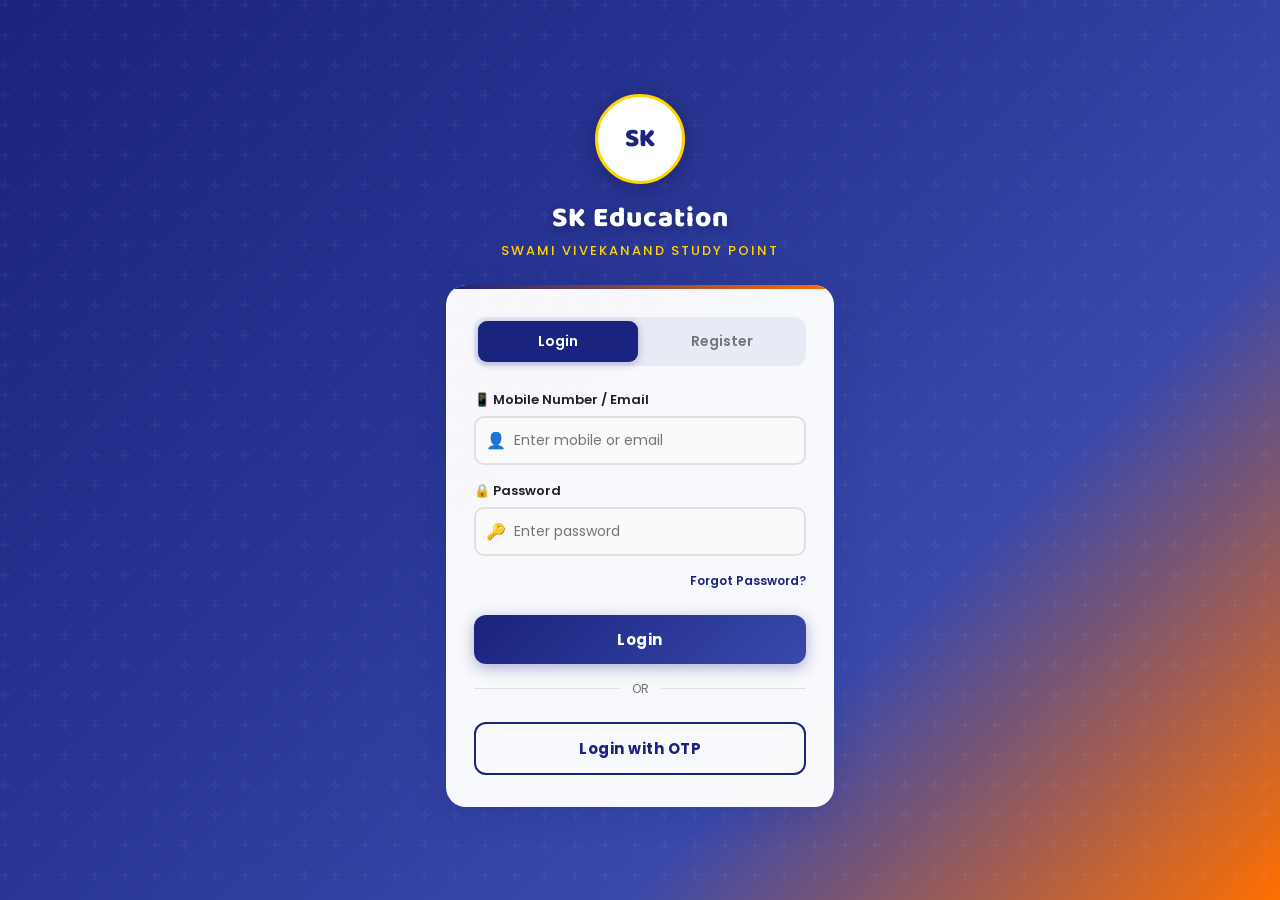
==== index.html @ ee2c4077 "Add files via upload" ====
<!DOCTYPE html>
<html lang="hi">
<head>
<meta charset="UTF-8">
<meta name="viewport" content="width=device-width, initial-scale=1.0">
<title>SK Education - Login</title>
<link href="https://fonts.googleapis.com/css2?family=Baloo+2:wght@400;600;700;800&family=Poppins:wght@300;400;500;600&display=swap" rel="stylesheet">
<style>
  :root {
    --primary: #1a237e;
    --accent: #ff6f00;
    --gold: #ffd600;
    --light: #e8eaf6;
    --white: #ffffff;
    --text: #212121;
    --muted: #757575;
    --danger: #d32f2f;
    --success: #388e3c;
    --card-bg: rgba(255,255,255,0.97);
    --shadow: 0 8px 32px rgba(26,35,126,0.18);
  }
  * { margin:0; padding:0; box-sizing:border-box; }
  body {
    font-family: 'Poppins', sans-serif;
    min-height: 100vh;
    background: linear-gradient(135deg, #1a237e 0%, #283593 40%, #3949ab 70%, #ff6f00 100%);
    display: flex; align-items: center; justify-content: center;
    overflow-x: hidden;
    position: relative;
  }
  body::before {
    content: '';
    position: fixed; inset: 0;
    background: url("data:image/svg+xml,%3Csvg width='60' height='60' viewBox='0 0 60 60' xmlns='http://www.w3.org/2000/svg'%3E%3Cg fill='none' fill-rule='evenodd'%3E%3Cg fill='%23ffffff' fill-opacity='0.04'%3E%3Cpath d='M36 34v-4h-2v4h-4v2h4v4h2v-4h4v-2h-4zm0-30V0h-2v4h-4v2h4v4h2V6h4V4h-4zM6 34v-4H4v4H0v2h4v4h2v-4h4v-2H6zM6 4V0H4v4H0v2h4v4h2V6h4V4H6z'/%3E%3C/g%3E%3C/g%3E%3C/svg%3E");
    pointer-events: none;
  }
  .container {
    width: 100%; max-width: 420px; padding: 16px;
    position: relative; z-index: 1;
  }
  .logo-area {
    text-align: center; margin-bottom: 24px;
  }
  .logo-circle {
    width: 90px; height: 90px;
    background: var(--white);
    border-radius: 50%;
    display: flex; align-items: center; justify-content: center;
    margin: 0 auto 12px;
    box-shadow: 0 4px 20px rgba(0,0,0,0.25);
    overflow: hidden;
    border: 3px solid var(--gold);
  }
  .logo-circle img { width: 80px; height: 80px; object-fit: contain; }
  .logo-circle .logo-text-fallback {
    font-family: 'Baloo 2', cursive;
    font-size: 26px; font-weight: 800;
    color: var(--primary);
    line-height: 1;
  }
  .site-title {
    font-family: 'Baloo 2', cursive;
    font-size: 28px; font-weight: 800;
    color: var(--white);
    text-shadow: 0 2px 8px rgba(0,0,0,0.3);
    letter-spacing: 1px;
  }
  .site-subtitle {
    color: var(--gold);
    font-size: 13px; font-weight: 500;
    letter-spacing: 2px; text-transform: uppercase;
  }
  .card {
    background: var(--card-bg);
    border-radius: 20px;
    padding: 32px 28px;
    box-shadow: var(--shadow);
    position: relative;
    overflow: hidden;
  }
  .card::after {
    content: '';
    position: absolute; top: 0; left: 0; right: 0; height: 4px;
    background: linear-gradient(90deg, var(--primary), var(--accent));
  }
  .tabs {
    display: flex; gap: 4px;
    background: var(--light);
    border-radius: 12px; padding: 4px;
    margin-bottom: 24px;
  }
  .tab {
    flex: 1; padding: 10px;
    border: none; background: transparent;
    border-radius: 9px;
    font-family: 'Poppins', sans-serif;
    font-size: 14px; font-weight: 600;
    color: var(--muted); cursor: pointer;
    transition: all 0.2s;
  }
  .tab.active {
    background: var(--primary); color: var(--white);
    box-shadow: 0 2px 8px rgba(26,35,126,0.3);
  }
  .form-group { margin-bottom: 16px; }
  label {
    display: block; font-size: 13px; font-weight: 600;
    color: var(--text); margin-bottom: 6px;
  }
  .input-wrap {
    position: relative;
  }
  .input-wrap .icon {
    position: absolute; left: 12px; top: 50%; transform: translateY(-50%);
    font-size: 16px; color: var(--muted);
  }
  input[type=text], input[type=tel], input[type=password], input[type=email] {
    width: 100%; padding: 12px 12px 12px 38px;
    border: 2px solid #e0e0e0;
    border-radius: 10px;
    font-family: 'Poppins', sans-serif;
    font-size: 14px; color: var(--text);
    background: #fafafa;
    transition: border-color 0.2s;
    outline: none;
  }
  input:focus { border-color: var(--primary); background: var(--white); }
  .otp-row { display: flex; gap: 8px; }
  .otp-row input { flex: 1; text-align: center; font-size: 18px; font-weight: 700; padding: 12px 4px; letter-spacing: 4px; }
  .btn {
    width: 100%; padding: 13px;
    border: none; border-radius: 12px;
    font-family: 'Poppins', sans-serif;
    font-size: 15px; font-weight: 700;
    cursor: pointer; transition: all 0.2s;
    letter-spacing: 0.5px;
  }
  .btn-primary {
    background: linear-gradient(135deg, var(--primary), #3949ab);
    color: var(--white);
    box-shadow: 0 4px 15px rgba(26,35,126,0.35);
  }
  .btn-primary:hover { transform: translateY(-1px); box-shadow: 0 6px 20px rgba(26,35,126,0.45); }
  .btn-outline {
    background: transparent;
    border: 2px solid var(--primary);
    color: var(--primary); margin-top: 8px;
  }
  .btn-accent {
    background: linear-gradient(135deg, var(--accent), #e65100);
    color: var(--white);
    box-shadow: 0 4px 15px rgba(255,111,0,0.35);
  }
  .divider {
    display: flex; align-items: center; gap: 12px;
    margin: 16px 0; color: var(--muted); font-size: 12px;
  }
  .divider::before, .divider::after {
    content: ''; flex: 1; height: 1px; background: #e0e0e0;
  }
  .msg { padding: 10px 14px; border-radius: 8px; font-size: 13px; margin-bottom: 12px; display: none; }
  .msg.error { background: #ffebee; color: var(--danger); border-left: 3px solid var(--danger); display: block; }
  .msg.success { background: #e8f5e9; color: var(--success); border-left: 3px solid var(--success); display: block; }
  .section { display: none; }
  .section.active { display: block; }
  .spinner { display: inline-block; width: 18px; height: 18px; border: 2px solid rgba(255,255,255,0.4); border-top-color: #fff; border-radius: 50%; animation: spin 0.6s linear infinite; vertical-align: middle; margin-right: 6px; }
  @keyframes spin { to { transform: rotate(360deg); } }
  .send-otp-btn {
    padding: 8px 16px; font-size: 13px; font-weight: 600;
    border: 2px solid var(--primary); border-radius: 8px;
    background: transparent; color: var(--primary); cursor: pointer;
    white-space: nowrap; transition: all 0.2s;
  }
  .send-otp-btn:hover { background: var(--primary); color: white; }
  .phone-row { display: flex; gap: 8px; align-items: flex-end; }
  .phone-row input { flex: 1; }
  .forgot { text-align: right; font-size: 12px; }
  .forgot a { color: var(--primary); text-decoration: none; font-weight: 600; }
</style>
</head>
<body>
<div class="container">
  <div class="logo-area">
    <div class="logo-circle">
      <img src="sk.png" alt="SK Education" onerror="this.style.display='none';this.nextElementSibling.style.display='flex'">
      <div class="logo-text-fallback" style="display:none">SK</div>
    </div>
    <div class="site-title">SK Education</div>
    <div class="site-subtitle">Swami Vivekanand Study Point</div>
  </div>

  <div class="card">
    <div class="tabs">
      <button class="tab active" onclick="switchTab('login')">Login</button>
      <button class="tab" onclick="switchTab('register')">Register</button>
    </div>

    <!-- LOGIN SECTION -->
    <div class="section active" id="section-login">
      <!-- Login by Password -->
      <div id="login-pass-form">
        <div id="login-msg"></div>
        <div class="form-group">
          <label>📱 Mobile Number / Email</label>
          <div class="input-wrap">
            <span class="icon">👤</span>
            <input type="text" id="login-phone" placeholder="Enter mobile or email">
          </div>
        </div>
        <div class="form-group">
          <label>🔒 Password</label>
          <div class="input-wrap">
            <span class="icon">🔑</span>
            <input type="password" id="login-password" placeholder="Enter password">
          </div>
        </div>
        <div class="forgot"><a href="#" onclick="showForgot()">Forgot Password?</a></div>
        <br>
        <button class="btn btn-primary" onclick="loginWithPassword()">Login</button>
        <div class="divider">OR</div>
        <button class="btn btn-outline" onclick="showOTPLogin()">Login with OTP</button>
      </div>

      <!-- Login by OTP -->
      <div id="login-otp-form" style="display:none">
        <div id="login-otp-msg"></div>
        <div class="form-group">
          <label>📱 Mobile Number</label>
          <div class="phone-row">
            <div class="input-wrap" style="flex:1">
              <span class="icon">📞</span>
              <input type="tel" id="otp-phone" placeholder="10 digit mobile number" maxlength="10">
            </div>
            <button class="send-otp-btn" onclick="sendOTP('login')">Send OTP</button>
          </div>
        </div>
        <div class="form-group" id="otp-verify-group" style="display:none">
          <label>Enter OTP</label>
          <input type="text" id="otp-input" placeholder="Enter 6-digit OTP" maxlength="6" style="text-align:center;letter-spacing:8px;font-size:20px;padding:12px">
        </div>
        <button class="btn btn-accent" id="verify-otp-btn" style="display:none" onclick="verifyOTP('login')">Verify & Login</button>
        <div class="divider">OR</div>
        <button class="btn btn-outline" onclick="showPassLogin()">Login with Password</button>
      </div>
    </div>

    <!-- REGISTER SECTION -->
    <div class="section" id="section-register">
      <div id="reg-msg"></div>
      <div class="form-group">
        <label>👤 Full Name</label>
        <div class="input-wrap">
          <span class="icon">✏️</span>
          <input type="text" id="reg-name" placeholder="Enter your full name">
        </div>
      </div>
      <div class="form-group">
        <label>📱 Mobile Number</label>
        <div class="phone-row">
          <div class="input-wrap" style="flex:1">
            <span class="icon">📞</span>
            <input type="tel" id="reg-phone" placeholder="10 digit mobile number" maxlength="10">
          </div>
          <button class="send-otp-btn" onclick="sendOTP('reg')">Send OTP</button>
        </div>
      </div>
      <div class="form-group" id="reg-otp-group" style="display:none">
        <label>Enter OTP</label>
        <input type="text" id="reg-otp" placeholder="Enter 6-digit OTP" maxlength="6" style="text-align:center;letter-spacing:8px;font-size:20px;padding:12px">
      </div>
      <div class="form-group">
        <label>🔒 Password</label>
        <div class="input-wrap">
          <span class="icon">🔑</span>
          <input type="password" id="reg-password" placeholder="Create password (min 6 chars)">
        </div>
      </div>
      <button class="btn btn-accent" onclick="registerUser()">Register & Get Welcome PDF</button>
    </div>
  </div>
</div>

<!-- Firebase -->
<script type="module">
import { initializeApp } from "https://www.gstatic.com/firebasejs/10.12.0/firebase-app.js";
import { getAuth, signInWithPhoneNumber, RecaptchaVerifier, signInWithEmailAndPassword, createUserWithEmailAndPassword } from "https://www.gstatic.com/firebasejs/10.12.0/firebase-auth.js";
import { getDatabase, ref, set, get, child } from "https://www.gstatic.com/firebasejs/10.12.0/firebase-database.js";

const firebaseConfig = {
  apiKey: "AIzaSyAXvrUDLT9JosL5eE4SsXqiuGP8rmS9RYk",
  authDomain: "education-bd8a9.firebaseapp.com",
  databaseURL: "https://education-bd8a9-default-rtdb.firebaseio.com",
  projectId: "education-bd8a9",
  storageBucket: "education-bd8a9.firebasestorage.app",
  messagingSenderId: "44581091231",
  appId: "1:44581091231:android:76d10f0d2597d3b64bafaa"
};

const app = initializeApp(firebaseConfig);
const auth = getAuth(app);
const db = getDatabase(app);

let confirmationResult = null;
let currentOTPMode = null; // 'login' or 'reg'

window.switchTab = (tab) => {
  document.querySelectorAll('.tab').forEach(t => t.classList.remove('active'));
  document.querySelectorAll('.section').forEach(s => s.classList.remove('active'));
  event.target.classList.add('active');
  document.getElementById('section-' + tab).classList.add('active');
};

window.showOTPLogin = () => {
  document.getElementById('login-pass-form').style.display = 'none';
  document.getElementById('login-otp-form').style.display = 'block';
};
window.showPassLogin = () => {
  document.getElementById('login-pass-form').style.display = 'block';
  document.getElementById('login-otp-form').style.display = 'none';
};

function showMsg(id, text, type) {
  const el = document.getElementById(id);
  el.className = 'msg ' + type;
  el.textContent = text;
  el.style.display = 'block';
}

// Setup recaptcha
function setupRecaptcha(buttonId) {
  if (window.recaptchaVerifier) {
    window.recaptchaVerifier.clear();
  }
  window.recaptchaVerifier = new RecaptchaVerifier(auth, buttonId, { size: 'invisible' });
}

window.sendOTP = async (mode) => {
  currentOTPMode = mode;
  const phoneEl = mode === 'login' ? document.getElementById('otp-phone') : document.getElementById('reg-phone');
  const phone = phoneEl.value.trim();
  if (phone.length !== 10) {
    showMsg(mode === 'login' ? 'login-otp-msg' : 'reg-msg', '❌ Please enter valid 10-digit mobile number', 'error');
    return;
  }
  const fullPhone = '+91' + phone;
  try {
    const btnId = mode === 'login' ? 'verify-otp-btn' : 'reg-otp-group';
    setupRecaptcha(mode === 'login' ? 'verify-otp-btn' : 'reg-phone');
    confirmationResult = await signInWithPhoneNumber(auth, fullPhone, window.recaptchaVerifier);
    if (mode === 'login') {
      document.getElementById('otp-verify-group').style.display = 'block';
      document.getElementById('verify-otp-btn').style.display = 'block';
      showMsg('login-otp-msg', '✅ OTP sent to +91' + phone, 'success');
    } else {
      document.getElementById('reg-otp-group').style.display = 'block';
      showMsg('reg-msg', '✅ OTP sent to +91' + phone, 'success');
    }
  } catch (e) {
    const msgId = mode === 'login' ? 'login-otp-msg' : 'reg-msg';
    showMsg(msgId, '❌ ' + e.message, 'error');
  }
};

window.verifyOTP = async (mode) => {
  const otpEl = mode === 'login' ? document.getElementById('otp-input') : document.getElementById('reg-otp');
  const otp = otpEl.value.trim();
  if (otp.length !== 6) {
    showMsg(mode === 'login' ? 'login-otp-msg' : 'reg-msg', '❌ Enter 6-digit OTP', 'error');
    return;
  }
  try {
    const result = await confirmationResult.confirm(otp);
    const user = result.user;
    // Check if user exists in DB
    const snap = await get(child(ref(db), 'users/' + user.uid));
    if (snap.exists()) {
      localStorage.setItem('sk_user', JSON.stringify({ uid: user.uid, ...snap.val() }));
      window.location.href = 'user/index.html';
    } else {
      // New user - store phone and redirect to complete registration
      localStorage.setItem('sk_temp_uid', user.uid);
      localStorage.setItem('sk_temp_phone', user.phoneNumber);
      showMsg(mode === 'login' ? 'login-otp-msg' : 'reg-msg', '✅ OTP Verified! Completing registration...', 'success');
      setTimeout(() => { switchTab('register'); }, 1000);
    }
  } catch (e) {
    showMsg(mode === 'login' ? 'login-otp-msg' : 'reg-msg', '❌ Invalid OTP: ' + e.message, 'error');
  }
};

window.loginWithPassword = async () => {
  const phone = document.getElementById('login-phone').value.trim();
  const password = document.getElementById('login-password').value.trim();
  if (!phone || !password) { showMsg('login-msg', '❌ Please fill all fields', 'error'); return; }
  try {
    // Try email login, if phone number use phone@skedu.com format
    const email = phone.includes('@') ? phone : phone + '@skeducation.in';
    const cred = await signInWithEmailAndPassword(auth, email, password);
    const snap = await get(child(ref(db), 'users/' + cred.user.uid));
    if (snap.exists()) {
      localStorage.setItem('sk_user', JSON.stringify({ uid: cred.user.uid, ...snap.val() }));
      window.location.href = 'user/index.html';
    }
  } catch (e) {
    showMsg('login-msg', '❌ Invalid credentials. Try OTP login.', 'error');
  }
};

window.registerUser = async () => {
  const name = document.getElementById('reg-name').value.trim();
  const phone = document.getElementById('reg-phone').value.trim();
  const password = document.getElementById('reg-password').value.trim();
  const otp = document.getElementById('reg-otp').value.trim();

  if (!name) { showMsg('reg-msg', '❌ Enter your name', 'error'); return; }
  if (phone.length !== 10) { showMsg('reg-msg', '❌ Enter valid mobile number', 'error'); return; }
  if (password.length < 6) { showMsg('reg-msg', '❌ Password must be at least 6 characters', 'error'); return; }

  let uid = localStorage.getItem('sk_temp_uid');
  
  if (!uid) {
    // Register with email/password if OTP not used
    try {
      const email = phone + '@skeducation.in';
      const cred = await createUserWithEmailAndPassword(auth, email, password);
      uid = cred.user.uid;
    } catch(e) {
      if (otp && confirmationResult) {
        try {
          const result = await confirmationResult.confirm(otp);
          uid = result.user.uid;
        } catch(e2) {
          showMsg('reg-msg', '❌ OTP verification failed', 'error');
          return;
        }
      } else {
        showMsg('reg-msg', '❌ Please verify OTP first or enter valid details', 'error');
        return;
      }
    }
  }

  const userData = {
    name, phone,
    class: '10th',
    school: 'Swami Vivekanand Study Point',
    registeredAt: new Date().toISOString(),
    role: 'student'
  };

  await set(ref(db, 'users/' + uid), userData);
  localStorage.setItem('sk_user', JSON.stringify({ uid, ...userData }));
  localStorage.removeItem('sk_temp_uid');
  localStorage.removeItem('sk_temp_phone');

  // Generate welcome PDF
  generateWelcomePDF(name, phone, uid);
};

function generateWelcomePDF(name, phone, uid) {
  showMsg('reg-msg', '✅ Registration successful! Generating your card...', 'success');
  
  // Store for PDF page
  localStorage.setItem('sk_new_reg', JSON.stringify({ name, phone, uid }));
  
  setTimeout(() => {
    window.location.href = 'welcome.html';
  }, 1500);
}

window.showForgot = () => {
  alert('Please use OTP login to reset your account access.');
};

// Check if already logged in
const saved = localStorage.getItem('sk_user');
if (saved) { window.location.href = 'user/index.html'; }
</script>
</body>
</html>
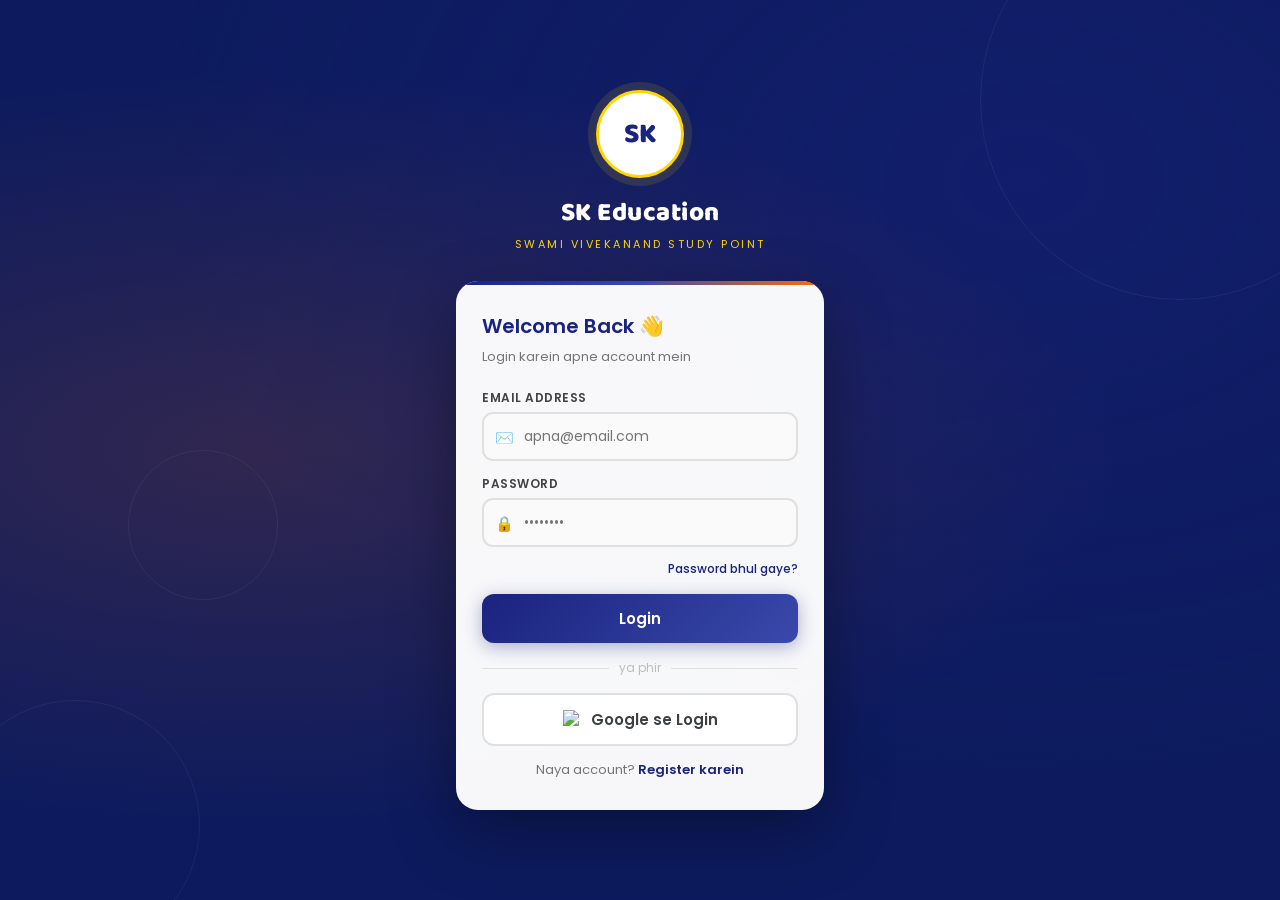
==== commit 4bfee573: "Add files via upload" ====
--- a/index.html
+++ b/index.html
@@ -3,478 +3,176 @@
 <head>
 <meta charset="UTF-8">
 <meta name="viewport" content="width=device-width, initial-scale=1.0">
-<title>SK Education - Login</title>
-<link href="https://fonts.googleapis.com/css2?family=Baloo+2:wght@400;600;700;800&family=Poppins:wght@300;400;500;600&display=swap" rel="stylesheet">
+<title>SK Education – Login</title>
+<link href="https://fonts.googleapis.com/css2?family=Baloo+2:wght@600;800&family=Poppins:wght@400;500;600&display=swap" rel="stylesheet">
 <style>
-  :root {
-    --primary: #1a237e;
-    --accent: #ff6f00;
-    --gold: #ffd600;
-    --light: #e8eaf6;
-    --white: #ffffff;
-    --text: #212121;
-    --muted: #757575;
-    --danger: #d32f2f;
-    --success: #388e3c;
-    --card-bg: rgba(255,255,255,0.97);
-    --shadow: 0 8px 32px rgba(26,35,126,0.18);
-  }
-  * { margin:0; padding:0; box-sizing:border-box; }
-  body {
-    font-family: 'Poppins', sans-serif;
-    min-height: 100vh;
-    background: linear-gradient(135deg, #1a237e 0%, #283593 40%, #3949ab 70%, #ff6f00 100%);
-    display: flex; align-items: center; justify-content: center;
-    overflow-x: hidden;
-    position: relative;
-  }
-  body::before {
-    content: '';
-    position: fixed; inset: 0;
-    background: url("data:image/svg+xml,%3Csvg width='60' height='60' viewBox='0 0 60 60' xmlns='http://www.w3.org/2000/svg'%3E%3Cg fill='none' fill-rule='evenodd'%3E%3Cg fill='%23ffffff' fill-opacity='0.04'%3E%3Cpath d='M36 34v-4h-2v4h-4v2h4v4h2v-4h4v-2h-4zm0-30V0h-2v4h-4v2h4v4h2V6h4V4h-4zM6 34v-4H4v4H0v2h4v4h2v-4h4v-2H6zM6 4V0H4v4H0v2h4v4h2V6h4V4H6z'/%3E%3C/g%3E%3C/g%3E%3C/svg%3E");
-    pointer-events: none;
-  }
-  .container {
-    width: 100%; max-width: 420px; padding: 16px;
-    position: relative; z-index: 1;
-  }
-  .logo-area {
-    text-align: center; margin-bottom: 24px;
-  }
-  .logo-circle {
-    width: 90px; height: 90px;
-    background: var(--white);
-    border-radius: 50%;
-    display: flex; align-items: center; justify-content: center;
-    margin: 0 auto 12px;
-    box-shadow: 0 4px 20px rgba(0,0,0,0.25);
-    overflow: hidden;
-    border: 3px solid var(--gold);
-  }
-  .logo-circle img { width: 80px; height: 80px; object-fit: contain; }
-  .logo-circle .logo-text-fallback {
-    font-family: 'Baloo 2', cursive;
-    font-size: 26px; font-weight: 800;
-    color: var(--primary);
-    line-height: 1;
-  }
-  .site-title {
-    font-family: 'Baloo 2', cursive;
-    font-size: 28px; font-weight: 800;
-    color: var(--white);
-    text-shadow: 0 2px 8px rgba(0,0,0,0.3);
-    letter-spacing: 1px;
-  }
-  .site-subtitle {
-    color: var(--gold);
-    font-size: 13px; font-weight: 500;
-    letter-spacing: 2px; text-transform: uppercase;
-  }
-  .card {
-    background: var(--card-bg);
-    border-radius: 20px;
-    padding: 32px 28px;
-    box-shadow: var(--shadow);
-    position: relative;
-    overflow: hidden;
-  }
-  .card::after {
-    content: '';
-    position: absolute; top: 0; left: 0; right: 0; height: 4px;
-    background: linear-gradient(90deg, var(--primary), var(--accent));
-  }
-  .tabs {
-    display: flex; gap: 4px;
-    background: var(--light);
-    border-radius: 12px; padding: 4px;
-    margin-bottom: 24px;
-  }
-  .tab {
-    flex: 1; padding: 10px;
-    border: none; background: transparent;
-    border-radius: 9px;
-    font-family: 'Poppins', sans-serif;
-    font-size: 14px; font-weight: 600;
-    color: var(--muted); cursor: pointer;
-    transition: all 0.2s;
-  }
-  .tab.active {
-    background: var(--primary); color: var(--white);
-    box-shadow: 0 2px 8px rgba(26,35,126,0.3);
-  }
-  .form-group { margin-bottom: 16px; }
-  label {
-    display: block; font-size: 13px; font-weight: 600;
-    color: var(--text); margin-bottom: 6px;
-  }
-  .input-wrap {
-    position: relative;
-  }
-  .input-wrap .icon {
-    position: absolute; left: 12px; top: 50%; transform: translateY(-50%);
-    font-size: 16px; color: var(--muted);
-  }
-  input[type=text], input[type=tel], input[type=password], input[type=email] {
-    width: 100%; padding: 12px 12px 12px 38px;
-    border: 2px solid #e0e0e0;
-    border-radius: 10px;
-    font-family: 'Poppins', sans-serif;
-    font-size: 14px; color: var(--text);
-    background: #fafafa;
-    transition: border-color 0.2s;
-    outline: none;
-  }
-  input:focus { border-color: var(--primary); background: var(--white); }
-  .otp-row { display: flex; gap: 8px; }
-  .otp-row input { flex: 1; text-align: center; font-size: 18px; font-weight: 700; padding: 12px 4px; letter-spacing: 4px; }
-  .btn {
-    width: 100%; padding: 13px;
-    border: none; border-radius: 12px;
-    font-family: 'Poppins', sans-serif;
-    font-size: 15px; font-weight: 700;
-    cursor: pointer; transition: all 0.2s;
-    letter-spacing: 0.5px;
-  }
-  .btn-primary {
-    background: linear-gradient(135deg, var(--primary), #3949ab);
-    color: var(--white);
-    box-shadow: 0 4px 15px rgba(26,35,126,0.35);
-  }
-  .btn-primary:hover { transform: translateY(-1px); box-shadow: 0 6px 20px rgba(26,35,126,0.45); }
-  .btn-outline {
-    background: transparent;
-    border: 2px solid var(--primary);
-    color: var(--primary); margin-top: 8px;
-  }
-  .btn-accent {
-    background: linear-gradient(135deg, var(--accent), #e65100);
-    color: var(--white);
-    box-shadow: 0 4px 15px rgba(255,111,0,0.35);
-  }
-  .divider {
-    display: flex; align-items: center; gap: 12px;
-    margin: 16px 0; color: var(--muted); font-size: 12px;
-  }
-  .divider::before, .divider::after {
-    content: ''; flex: 1; height: 1px; background: #e0e0e0;
-  }
-  .msg { padding: 10px 14px; border-radius: 8px; font-size: 13px; margin-bottom: 12px; display: none; }
-  .msg.error { background: #ffebee; color: var(--danger); border-left: 3px solid var(--danger); display: block; }
-  .msg.success { background: #e8f5e9; color: var(--success); border-left: 3px solid var(--success); display: block; }
-  .section { display: none; }
-  .section.active { display: block; }
-  .spinner { display: inline-block; width: 18px; height: 18px; border: 2px solid rgba(255,255,255,0.4); border-top-color: #fff; border-radius: 50%; animation: spin 0.6s linear infinite; vertical-align: middle; margin-right: 6px; }
-  @keyframes spin { to { transform: rotate(360deg); } }
-  .send-otp-btn {
-    padding: 8px 16px; font-size: 13px; font-weight: 600;
-    border: 2px solid var(--primary); border-radius: 8px;
-    background: transparent; color: var(--primary); cursor: pointer;
-    white-space: nowrap; transition: all 0.2s;
-  }
-  .send-otp-btn:hover { background: var(--primary); color: white; }
-  .phone-row { display: flex; gap: 8px; align-items: flex-end; }
-  .phone-row input { flex: 1; }
-  .forgot { text-align: right; font-size: 12px; }
-  .forgot a { color: var(--primary); text-decoration: none; font-weight: 600; }
+*{margin:0;padding:0;box-sizing:border-box}
+body{font-family:'Poppins',sans-serif;min-height:100vh;display:flex;align-items:center;justify-content:center;background:#0d1b5e;position:relative;overflow:hidden}
+body::before{content:'';position:fixed;inset:0;background:radial-gradient(ellipse at 20% 50%,rgba(255,111,0,.15) 0%,transparent 60%),radial-gradient(ellipse at 80% 20%,rgba(26,35,126,.4) 0%,transparent 60%);pointer-events:none}
+.bg-circles{position:fixed;inset:0;pointer-events:none;overflow:hidden}
+.bg-circles span{position:absolute;border-radius:50%;border:1px solid rgba(255,255,255,.06)}
+.bg-circles span:nth-child(1){width:400px;height:400px;top:-100px;right:-100px}
+.bg-circles span:nth-child(2){width:250px;height:250px;bottom:-50px;left:-50px}
+.bg-circles span:nth-child(3){width:150px;height:150px;top:50%;left:10%}
+.wrap{width:100%;max-width:400px;padding:16px;position:relative;z-index:1}
+.logo-area{text-align:center;margin-bottom:28px}
+.logo-ring{width:88px;height:88px;border-radius:50%;background:#fff;margin:0 auto 14px;display:flex;align-items:center;justify-content:center;border:3px solid #ffd600;box-shadow:0 0 0 8px rgba(255,214,0,.12)}
+.logo-ring img{width:72px;height:72px;object-fit:contain;border-radius:50%}
+.logo-ring .lf{font-family:'Baloo 2',cursive;font-size:28px;font-weight:800;color:#1a237e}
+.brand{font-family:'Baloo 2',cursive;font-size:26px;font-weight:800;color:#fff;letter-spacing:.5px}
+.tagline{font-size:11px;color:#ffd600;letter-spacing:2.5px;text-transform:uppercase;margin-top:2px}
+.card{background:rgba(255,255,255,.97);border-radius:22px;padding:30px 26px;box-shadow:0 24px 64px rgba(0,0,0,.35);position:relative;overflow:hidden}
+.card::before{content:'';position:absolute;top:0;left:0;right:0;height:4px;background:linear-gradient(90deg,#1a237e,#3949ab,#ff6f00)}
+.card-title{font-size:20px;font-weight:600;color:#1a237e;margin-bottom:6px}
+.card-sub{font-size:13px;color:#757575;margin-bottom:22px}
+.form-group{margin-bottom:14px}
+label{display:block;font-size:12px;font-weight:600;color:#424242;margin-bottom:5px;text-transform:uppercase;letter-spacing:.5px}
+.input-wrap{position:relative}
+.input-icon{position:absolute;left:13px;top:50%;transform:translateY(-50%);font-size:15px;color:#9e9e9e}
+input[type=email],input[type=password]{width:100%;padding:12px 12px 12px 40px;border:2px solid #e0e0e0;border-radius:11px;font-family:'Poppins',sans-serif;font-size:14px;color:#212121;background:#fafafa;outline:none;transition:border-color .2s,background .2s}
+input:focus{border-color:#1a237e;background:#fff}
+.btn{width:100%;padding:13px;border:none;border-radius:12px;font-family:'Poppins',sans-serif;font-size:15px;font-weight:600;cursor:pointer;transition:all .2s;display:flex;align-items:center;justify-content:center;gap:8px}
+.btn-primary{background:linear-gradient(135deg,#1a237e,#3949ab);color:#fff;box-shadow:0 4px 18px rgba(26,35,126,.35)}
+.btn-primary:hover{transform:translateY(-1px);box-shadow:0 6px 24px rgba(26,35,126,.45)}
+.btn-google{background:#fff;color:#3c4043;border:2px solid #e0e0e0;margin-top:8px}
+.btn-google:hover{background:#f8f9fa;border-color:#bbb}
+.btn-google img{width:20px;height:20px}
+.divider{display:flex;align-items:center;gap:10px;margin:16px 0;color:#bdbdbd;font-size:12px}
+.divider::before,.divider::after{content:'';flex:1;height:1px;background:#e0e0e0}
+.link-row{text-align:center;font-size:13px;color:#757575;margin-top:14px}
+.link-row a{color:#1a237e;font-weight:600;text-decoration:none}
+.forgot{text-align:right;margin-top:-6px;margin-bottom:14px}
+.forgot a{font-size:12px;color:#1a237e;text-decoration:none;font-weight:500}
+.msg{padding:10px 14px;border-radius:9px;font-size:13px;margin-bottom:12px;display:none}
+.msg.err{background:#ffebee;color:#c62828;border-left:3px solid #c62828;display:block}
+.msg.ok{background:#e8f5e9;color:#2e7d32;border-left:3px solid #2e7d32;display:block}
+.spinner{display:inline-block;width:16px;height:16px;border:2px solid rgba(255,255,255,.4);border-top-color:#fff;border-radius:50%;animation:spin .6s linear infinite}
+@keyframes spin{to{transform:rotate(360deg)}}
 </style>
 </head>
 <body>
-<div class="container">
+<div class="bg-circles"><span></span><span></span><span></span></div>
+<div class="wrap">
   <div class="logo-area">
-    <div class="logo-circle">
-      <img src="sk.png" alt="SK Education" onerror="this.style.display='none';this.nextElementSibling.style.display='flex'">
-      <div class="logo-text-fallback" style="display:none">SK</div>
+    <div class="logo-ring">
+      <img src="sk.png" alt="SK" onerror="this.style.display='none';this.nextElementSibling.style.display='flex'">
+      <div class="lf" style="display:none">SK</div>
     </div>
-    <div class="site-title">SK Education</div>
-    <div class="site-subtitle">Swami Vivekanand Study Point</div>
+    <div class="brand">SK Education</div>
+    <div class="tagline">Swami Vivekanand Study Point</div>
   </div>
 
   <div class="card">
-    <div class="tabs">
-      <button class="tab active" onclick="switchTab('login')">Login</button>
-      <button class="tab" onclick="switchTab('register')">Register</button>
-    </div>
+    <div class="card-title">Welcome Back 👋</div>
+    <div class="card-sub">Login karein apne account mein</div>
+    <div class="msg" id="msg"></div>
 
-    <!-- LOGIN SECTION -->
-    <div class="section active" id="section-login">
-      <!-- Login by Password -->
-      <div id="login-pass-form">
-        <div id="login-msg"></div>
-        <div class="form-group">
-          <label>📱 Mobile Number / Email</label>
-          <div class="input-wrap">
-            <span class="icon">👤</span>
-            <input type="text" id="login-phone" placeholder="Enter mobile or email">
-          </div>
-        </div>
-        <div class="form-group">
-          <label>🔒 Password</label>
-          <div class="input-wrap">
-            <span class="icon">🔑</span>
-            <input type="password" id="login-password" placeholder="Enter password">
-          </div>
-        </div>
-        <div class="forgot"><a href="#" onclick="showForgot()">Forgot Password?</a></div>
-        <br>
-        <button class="btn btn-primary" onclick="loginWithPassword()">Login</button>
-        <div class="divider">OR</div>
-        <button class="btn btn-outline" onclick="showOTPLogin()">Login with OTP</button>
-      </div>
-
-      <!-- Login by OTP -->
-      <div id="login-otp-form" style="display:none">
-        <div id="login-otp-msg"></div>
-        <div class="form-group">
-          <label>📱 Mobile Number</label>
-          <div class="phone-row">
-            <div class="input-wrap" style="flex:1">
-              <span class="icon">📞</span>
-              <input type="tel" id="otp-phone" placeholder="10 digit mobile number" maxlength="10">
-            </div>
-            <button class="send-otp-btn" onclick="sendOTP('login')">Send OTP</button>
-          </div>
-        </div>
-        <div class="form-group" id="otp-verify-group" style="display:none">
-          <label>Enter OTP</label>
-          <input type="text" id="otp-input" placeholder="Enter 6-digit OTP" maxlength="6" style="text-align:center;letter-spacing:8px;font-size:20px;padding:12px">
-        </div>
-        <button class="btn btn-accent" id="verify-otp-btn" style="display:none" onclick="verifyOTP('login')">Verify & Login</button>
-        <div class="divider">OR</div>
-        <button class="btn btn-outline" onclick="showPassLogin()">Login with Password</button>
+    <div class="form-group">
+      <label>Email Address</label>
+      <div class="input-wrap">
+        <span class="input-icon">✉️</span>
+        <input type="email" id="email" placeholder="apna@email.com" autocomplete="email">
       </div>
     </div>
+    <div class="form-group">
+      <label>Password</label>
+      <div class="input-wrap">
+        <span class="input-icon">🔒</span>
+        <input type="password" id="password" placeholder="••••••••" autocomplete="current-password" onkeydown="if(event.key==='Enter')doLogin()">
+      </div>
+    </div>
+    <div class="forgot"><a href="#">Password bhul gaye?</a></div>
 
-    <!-- REGISTER SECTION -->
-    <div class="section" id="section-register">
-      <div id="reg-msg"></div>
-      <div class="form-group">
-        <label>👤 Full Name</label>
-        <div class="input-wrap">
-          <span class="icon">✏️</span>
-          <input type="text" id="reg-name" placeholder="Enter your full name">
-        </div>
-      </div>
-      <div class="form-group">
-        <label>📱 Mobile Number</label>
-        <div class="phone-row">
-          <div class="input-wrap" style="flex:1">
-            <span class="icon">📞</span>
-            <input type="tel" id="reg-phone" placeholder="10 digit mobile number" maxlength="10">
-          </div>
-          <button class="send-otp-btn" onclick="sendOTP('reg')">Send OTP</button>
-        </div>
-      </div>
-      <div class="form-group" id="reg-otp-group" style="display:none">
-        <label>Enter OTP</label>
-        <input type="text" id="reg-otp" placeholder="Enter 6-digit OTP" maxlength="6" style="text-align:center;letter-spacing:8px;font-size:20px;padding:12px">
-      </div>
-      <div class="form-group">
-        <label>🔒 Password</label>
-        <div class="input-wrap">
-          <span class="icon">🔑</span>
-          <input type="password" id="reg-password" placeholder="Create password (min 6 chars)">
-        </div>
-      </div>
-      <button class="btn btn-accent" onclick="registerUser()">Register & Get Welcome PDF</button>
-    </div>
+    <button class="btn btn-primary" id="login-btn" onclick="doLogin()">Login</button>
+
+    <div class="divider">ya phir</div>
+
+    <button class="btn btn-google" id="google-btn" onclick="doGoogle()">
+      <img src="https://www.gstatic.com/firebasejs/ui/2.0.0/images/auth/google.svg" alt="G">
+      Google se Login
+    </button>
+
+    <div class="link-row">Naya account? <a href="signup.html">Register karein</a></div>
   </div>
 </div>
 
-<!-- Firebase -->
 <script type="module">
 import { initializeApp } from "https://www.gstatic.com/firebasejs/10.12.0/firebase-app.js";
-import { getAuth, signInWithPhoneNumber, RecaptchaVerifier, signInWithEmailAndPassword, createUserWithEmailAndPassword } from "https://www.gstatic.com/firebasejs/10.12.0/firebase-auth.js";
-import { getDatabase, ref, set, get, child } from "https://www.gstatic.com/firebasejs/10.12.0/firebase-database.js";
+import { getAuth, signInWithEmailAndPassword, GoogleAuthProvider, signInWithPopup } from "https://www.gstatic.com/firebasejs/10.12.0/firebase-auth.js";
+import { getDatabase, ref, get, set } from "https://www.gstatic.com/firebasejs/10.12.0/firebase-database.js";
 
-const firebaseConfig = {
-  apiKey: "AIzaSyAXvrUDLT9JosL5eE4SsXqiuGP8rmS9RYk",
-  authDomain: "education-bd8a9.firebaseapp.com",
-  databaseURL: "https://education-bd8a9-default-rtdb.firebaseio.com",
-  projectId: "education-bd8a9",
-  storageBucket: "education-bd8a9.firebasestorage.app",
-  messagingSenderId: "44581091231",
-  appId: "1:44581091231:android:76d10f0d2597d3b64bafaa"
-};
-
-const app = initializeApp(firebaseConfig);
+const app = initializeApp({
+  apiKey:"AIzaSyAXvrUDLT9JosL5eE4SsXqiuGP8rmS9RYk",
+  authDomain:"education-bd8a9.firebaseapp.com",
+  databaseURL:"https://education-bd8a9-default-rtdb.firebaseio.com",
+  projectId:"education-bd8a9",
+  storageBucket:"education-bd8a9.firebasestorage.app",
+  messagingSenderId:"44581091231",
+  appId:"1:44581091231:android:76d10f0d2597d3b64bafaa"
+});
 const auth = getAuth(app);
 const db = getDatabase(app);
 
-let confirmationResult = null;
-let currentOTPMode = null; // 'login' or 'reg'
+// Already logged in?
+const saved = localStorage.getItem('sk_user');
+if(saved) window.location.href = 'dashboard.html';
 
-window.switchTab = (tab) => {
-  document.querySelectorAll('.tab').forEach(t => t.classList.remove('active'));
-  document.querySelectorAll('.section').forEach(s => s.classList.remove('active'));
-  event.target.classList.add('active');
-  document.getElementById('section-' + tab).classList.add('active');
-};
+function showMsg(txt, type){ const el=document.getElementById('msg'); el.textContent=txt; el.className='msg '+type; }
 
-window.showOTPLogin = () => {
-  document.getElementById('login-pass-form').style.display = 'none';
-  document.getElementById('login-otp-form').style.display = 'block';
-};
-window.showPassLogin = () => {
-  document.getElementById('login-pass-form').style.display = 'block';
-  document.getElementById('login-otp-form').style.display = 'none';
-};
-
-function showMsg(id, text, type) {
-  const el = document.getElementById(id);
-  el.className = 'msg ' + type;
-  el.textContent = text;
-  el.style.display = 'block';
+async function afterLogin(user){
+  let snap = await get(ref(db,'users/'+user.uid));
+  let userData;
+  if(snap.exists()){
+    userData = snap.val();
+  } else {
+    // Google user first time — save basic info
+    userData = {
+      name: user.displayName || 'Student',
+      email: user.email,
+      phone: '',
+      class: '10th',
+      school: 'Swami Vivekanand Study Point',
+      registeredAt: new Date().toISOString(),
+      role: 'student'
+    };
+    await set(ref(db,'users/'+user.uid), userData);
+    localStorage.setItem('sk_new_user','1');
+  }
+  localStorage.setItem('sk_user', JSON.stringify({uid:user.uid,...userData}));
+  window.location.href = 'dashboard.html';
 }
 
-// Setup recaptcha
-function setupRecaptcha(buttonId) {
-  if (window.recaptchaVerifier) {
-    window.recaptchaVerifier.clear();
-  }
-  window.recaptchaVerifier = new RecaptchaVerifier(auth, buttonId, { size: 'invisible' });
-}
-
-window.sendOTP = async (mode) => {
-  currentOTPMode = mode;
-  const phoneEl = mode === 'login' ? document.getElementById('otp-phone') : document.getElementById('reg-phone');
-  const phone = phoneEl.value.trim();
-  if (phone.length !== 10) {
-    showMsg(mode === 'login' ? 'login-otp-msg' : 'reg-msg', '❌ Please enter valid 10-digit mobile number', 'error');
-    return;
-  }
-  const fullPhone = '+91' + phone;
-  try {
-    const btnId = mode === 'login' ? 'verify-otp-btn' : 'reg-otp-group';
-    setupRecaptcha(mode === 'login' ? 'verify-otp-btn' : 'reg-phone');
-    confirmationResult = await signInWithPhoneNumber(auth, fullPhone, window.recaptchaVerifier);
-    if (mode === 'login') {
-      document.getElementById('otp-verify-group').style.display = 'block';
-      document.getElementById('verify-otp-btn').style.display = 'block';
-      showMsg('login-otp-msg', '✅ OTP sent to +91' + phone, 'success');
-    } else {
-      document.getElementById('reg-otp-group').style.display = 'block';
-      showMsg('reg-msg', '✅ OTP sent to +91' + phone, 'success');
-    }
-  } catch (e) {
-    const msgId = mode === 'login' ? 'login-otp-msg' : 'reg-msg';
-    showMsg(msgId, '❌ ' + e.message, 'error');
+window.doLogin = async () => {
+  const email = document.getElementById('email').value.trim();
+  const pass  = document.getElementById('password').value.trim();
+  if(!email||!pass){ showMsg('Email aur password dono bharein','err'); return; }
+  const btn = document.getElementById('login-btn');
+  btn.innerHTML='<span class="spinner"></span> Logging in...';
+  btn.disabled=true;
+  try{
+    const cred = await signInWithEmailAndPassword(auth, email, pass);
+    await afterLogin(cred.user);
+  }catch(e){
+    const msgs={'auth/user-not-found':'Yeh email registered nahi hai','auth/wrong-password':'Password galat hai','auth/invalid-credential':'Email ya password galat hai','auth/too-many-requests':'Bahut zyada attempts. Thodi der baad try karein'};
+    showMsg(msgs[e.code]||'Login fail: '+e.message,'err');
+    btn.innerHTML='Login'; btn.disabled=false;
   }
 };
 
-window.verifyOTP = async (mode) => {
-  const otpEl = mode === 'login' ? document.getElementById('otp-input') : document.getElementById('reg-otp');
-  const otp = otpEl.value.trim();
-  if (otp.length !== 6) {
-    showMsg(mode === 'login' ? 'login-otp-msg' : 'reg-msg', '❌ Enter 6-digit OTP', 'error');
-    return;
-  }
-  try {
-    const result = await confirmationResult.confirm(otp);
-    const user = result.user;
-    // Check if user exists in DB
-    const snap = await get(child(ref(db), 'users/' + user.uid));
-    if (snap.exists()) {
-      localStorage.setItem('sk_user', JSON.stringify({ uid: user.uid, ...snap.val() }));
-      window.location.href = 'user/index.html';
-    } else {
-      // New user - store phone and redirect to complete registration
-      localStorage.setItem('sk_temp_uid', user.uid);
-      localStorage.setItem('sk_temp_phone', user.phoneNumber);
-      showMsg(mode === 'login' ? 'login-otp-msg' : 'reg-msg', '✅ OTP Verified! Completing registration...', 'success');
-      setTimeout(() => { switchTab('register'); }, 1000);
-    }
-  } catch (e) {
-    showMsg(mode === 'login' ? 'login-otp-msg' : 'reg-msg', '❌ Invalid OTP: ' + e.message, 'error');
+window.doGoogle = async () => {
+  const btn = document.getElementById('google-btn');
+  btn.innerHTML='<span class="spinner" style="border-top-color:#1a237e"></span> Connecting...';
+  btn.disabled=true;
+  try{
+    const provider = new GoogleAuthProvider();
+    const cred = await signInWithPopup(auth, provider);
+    await afterLogin(cred.user);
+  }catch(e){
+    showMsg('Google login fail: '+e.message,'err');
+    btn.innerHTML='<img src="https://www.gstatic.com/firebasejs/ui/2.0.0/images/auth/google.svg" style="width:20px"> Google se Login';
+    btn.disabled=false;
   }
 };
-
-window.loginWithPassword = async () => {
-  const phone = document.getElementById('login-phone').value.trim();
-  const password = document.getElementById('login-password').value.trim();
-  if (!phone || !password) { showMsg('login-msg', '❌ Please fill all fields', 'error'); return; }
-  try {
-    // Try email login, if phone number use phone@skedu.com format
-    const email = phone.includes('@') ? phone : phone + '@skeducation.in';
-    const cred = await signInWithEmailAndPassword(auth, email, password);
-    const snap = await get(child(ref(db), 'users/' + cred.user.uid));
-    if (snap.exists()) {
-      localStorage.setItem('sk_user', JSON.stringify({ uid: cred.user.uid, ...snap.val() }));
-      window.location.href = 'user/index.html';
-    }
-  } catch (e) {
-    showMsg('login-msg', '❌ Invalid credentials. Try OTP login.', 'error');
-  }
-};
-
-window.registerUser = async () => {
-  const name = document.getElementById('reg-name').value.trim();
-  const phone = document.getElementById('reg-phone').value.trim();
-  const password = document.getElementById('reg-password').value.trim();
-  const otp = document.getElementById('reg-otp').value.trim();
-
-  if (!name) { showMsg('reg-msg', '❌ Enter your name', 'error'); return; }
-  if (phone.length !== 10) { showMsg('reg-msg', '❌ Enter valid mobile number', 'error'); return; }
-  if (password.length < 6) { showMsg('reg-msg', '❌ Password must be at least 6 characters', 'error'); return; }
-
-  let uid = localStorage.getItem('sk_temp_uid');
-  
-  if (!uid) {
-    // Register with email/password if OTP not used
-    try {
-      const email = phone + '@skeducation.in';
-      const cred = await createUserWithEmailAndPassword(auth, email, password);
-      uid = cred.user.uid;
-    } catch(e) {
-      if (otp && confirmationResult) {
-        try {
-          const result = await confirmationResult.confirm(otp);
-          uid = result.user.uid;
-        } catch(e2) {
-          showMsg('reg-msg', '❌ OTP verification failed', 'error');
-          return;
-        }
-      } else {
-        showMsg('reg-msg', '❌ Please verify OTP first or enter valid details', 'error');
-        return;
-      }
-    }
-  }
-
-  const userData = {
-    name, phone,
-    class: '10th',
-    school: 'Swami Vivekanand Study Point',
-    registeredAt: new Date().toISOString(),
-    role: 'student'
-  };
-
-  await set(ref(db, 'users/' + uid), userData);
-  localStorage.setItem('sk_user', JSON.stringify({ uid, ...userData }));
-  localStorage.removeItem('sk_temp_uid');
-  localStorage.removeItem('sk_temp_phone');
-
-  // Generate welcome PDF
-  generateWelcomePDF(name, phone, uid);
-};
-
-function generateWelcomePDF(name, phone, uid) {
-  showMsg('reg-msg', '✅ Registration successful! Generating your card...', 'success');
-  
-  // Store for PDF page
-  localStorage.setItem('sk_new_reg', JSON.stringify({ name, phone, uid }));
-  
-  setTimeout(() => {
-    window.location.href = 'welcome.html';
-  }, 1500);
-}
-
-window.showForgot = () => {
-  alert('Please use OTP login to reset your account access.');
-};
-
-// Check if already logged in
-const saved = localStorage.getItem('sk_user');
-if (saved) { window.location.href = 'user/index.html'; }
 </script>
 </body>
 </html>
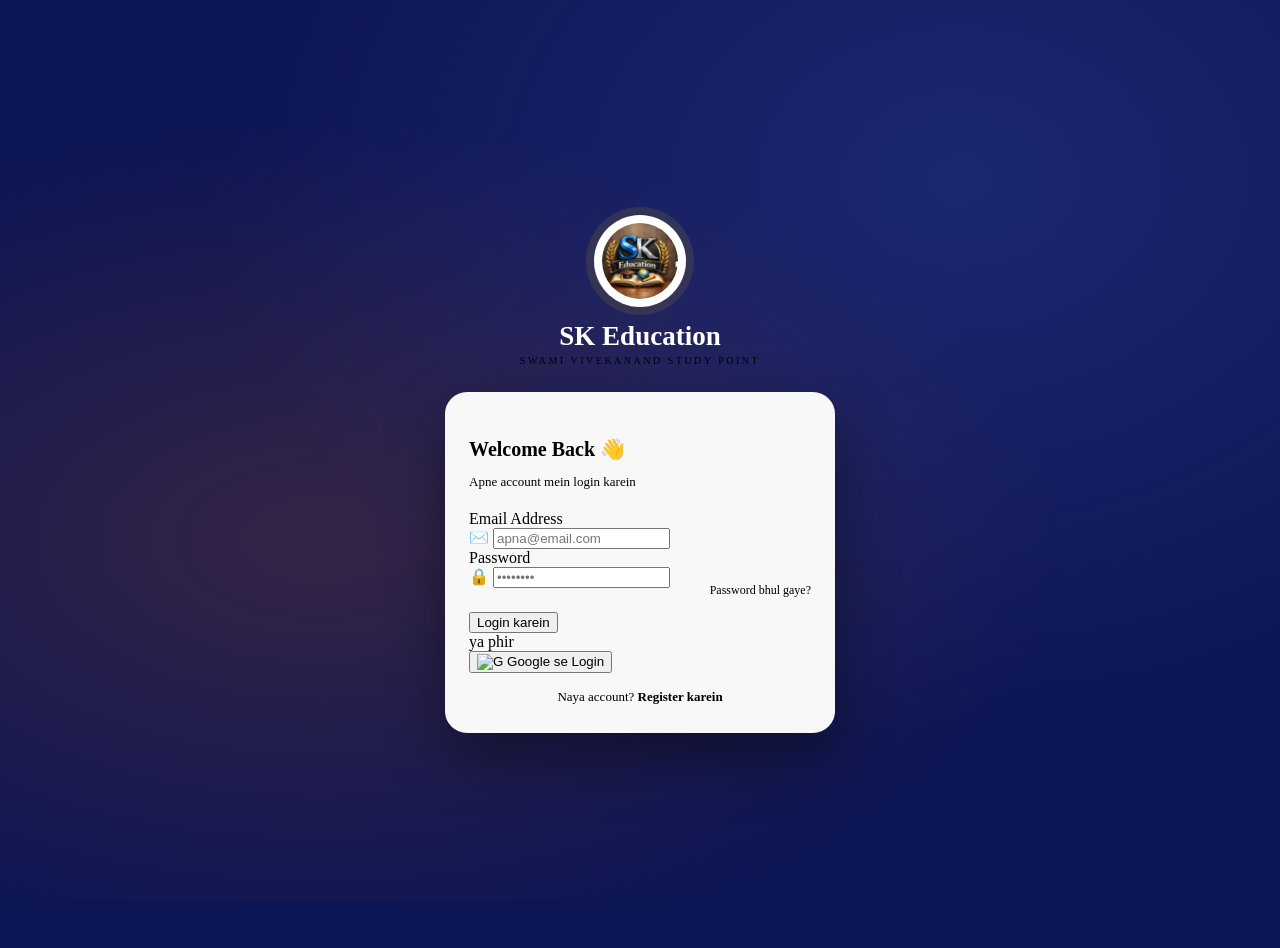
==== commit af32b940: "Add files via upload" ====
--- a/index.html
+++ b/index.html
@@ -4,57 +4,31 @@
 <meta charset="UTF-8">
 <meta name="viewport" content="width=device-width, initial-scale=1.0">
 <title>SK Education – Login</title>
-<link href="https://fonts.googleapis.com/css2?family=Baloo+2:wght@600;800&family=Poppins:wght@400;500;600&display=swap" rel="stylesheet">
+<link rel="stylesheet" href="css/style.css">
 <style>
-*{margin:0;padding:0;box-sizing:border-box}
-body{font-family:'Poppins',sans-serif;min-height:100vh;display:flex;align-items:center;justify-content:center;background:#0d1b5e;position:relative;overflow:hidden}
-body::before{content:'';position:fixed;inset:0;background:radial-gradient(ellipse at 20% 50%,rgba(255,111,0,.15) 0%,transparent 60%),radial-gradient(ellipse at 80% 20%,rgba(26,35,126,.4) 0%,transparent 60%);pointer-events:none}
-.bg-circles{position:fixed;inset:0;pointer-events:none;overflow:hidden}
-.bg-circles span{position:absolute;border-radius:50%;border:1px solid rgba(255,255,255,.06)}
-.bg-circles span:nth-child(1){width:400px;height:400px;top:-100px;right:-100px}
-.bg-circles span:nth-child(2){width:250px;height:250px;bottom:-50px;left:-50px}
-.bg-circles span:nth-child(3){width:150px;height:150px;top:50%;left:10%}
-.wrap{width:100%;max-width:400px;padding:16px;position:relative;z-index:1}
-.logo-area{text-align:center;margin-bottom:28px}
-.logo-ring{width:88px;height:88px;border-radius:50%;background:#fff;margin:0 auto 14px;display:flex;align-items:center;justify-content:center;border:3px solid #ffd600;box-shadow:0 0 0 8px rgba(255,214,0,.12)}
-.logo-ring img{width:72px;height:72px;object-fit:contain;border-radius:50%}
-.logo-ring .lf{font-family:'Baloo 2',cursive;font-size:28px;font-weight:800;color:#1a237e}
-.brand{font-family:'Baloo 2',cursive;font-size:26px;font-weight:800;color:#fff;letter-spacing:.5px}
-.tagline{font-size:11px;color:#ffd600;letter-spacing:2.5px;text-transform:uppercase;margin-top:2px}
-.card{background:rgba(255,255,255,.97);border-radius:22px;padding:30px 26px;box-shadow:0 24px 64px rgba(0,0,0,.35);position:relative;overflow:hidden}
-.card::before{content:'';position:absolute;top:0;left:0;right:0;height:4px;background:linear-gradient(90deg,#1a237e,#3949ab,#ff6f00)}
-.card-title{font-size:20px;font-weight:600;color:#1a237e;margin-bottom:6px}
-.card-sub{font-size:13px;color:#757575;margin-bottom:22px}
-.form-group{margin-bottom:14px}
-label{display:block;font-size:12px;font-weight:600;color:#424242;margin-bottom:5px;text-transform:uppercase;letter-spacing:.5px}
-.input-wrap{position:relative}
-.input-icon{position:absolute;left:13px;top:50%;transform:translateY(-50%);font-size:15px;color:#9e9e9e}
-input[type=email],input[type=password]{width:100%;padding:12px 12px 12px 40px;border:2px solid #e0e0e0;border-radius:11px;font-family:'Poppins',sans-serif;font-size:14px;color:#212121;background:#fafafa;outline:none;transition:border-color .2s,background .2s}
-input:focus{border-color:#1a237e;background:#fff}
-.btn{width:100%;padding:13px;border:none;border-radius:12px;font-family:'Poppins',sans-serif;font-size:15px;font-weight:600;cursor:pointer;transition:all .2s;display:flex;align-items:center;justify-content:center;gap:8px}
-.btn-primary{background:linear-gradient(135deg,#1a237e,#3949ab);color:#fff;box-shadow:0 4px 18px rgba(26,35,126,.35)}
-.btn-primary:hover{transform:translateY(-1px);box-shadow:0 6px 24px rgba(26,35,126,.45)}
-.btn-google{background:#fff;color:#3c4043;border:2px solid #e0e0e0;margin-top:8px}
-.btn-google:hover{background:#f8f9fa;border-color:#bbb}
-.btn-google img{width:20px;height:20px}
-.divider{display:flex;align-items:center;gap:10px;margin:16px 0;color:#bdbdbd;font-size:12px}
-.divider::before,.divider::after{content:'';flex:1;height:1px;background:#e0e0e0}
-.link-row{text-align:center;font-size:13px;color:#757575;margin-top:14px}
-.link-row a{color:#1a237e;font-weight:600;text-decoration:none}
-.forgot{text-align:right;margin-top:-6px;margin-bottom:14px}
-.forgot a{font-size:12px;color:#1a237e;text-decoration:none;font-weight:500}
-.msg{padding:10px 14px;border-radius:9px;font-size:13px;margin-bottom:12px;display:none}
-.msg.err{background:#ffebee;color:#c62828;border-left:3px solid #c62828;display:block}
-.msg.ok{background:#e8f5e9;color:#2e7d32;border-left:3px solid #2e7d32;display:block}
-.spinner{display:inline-block;width:16px;height:16px;border:2px solid rgba(255,255,255,.4);border-top-color:#fff;border-radius:50%;animation:spin .6s linear infinite}
-@keyframes spin{to{transform:rotate(360deg)}}
+body{background:#0d1654;display:flex;align-items:center;justify-content:center;padding:16px;overflow-x:hidden;min-height:100vh}
+body::before{content:'';position:fixed;inset:0;background:radial-gradient(ellipse at 25% 60%,rgba(255,111,0,.17) 0%,transparent 55%),radial-gradient(ellipse at 75% 20%,rgba(57,73,171,.35) 0%,transparent 55%);pointer-events:none}
+.wrap{width:100%;max-width:390px;position:relative;z-index:1}
+.logo-area{text-align:center;margin-bottom:26px}
+.big-logo{width:92px;height:92px;border-radius:50%;background:#fff;margin:0 auto 14px;display:flex;align-items:center;justify-content:center;border:3px solid var(--gold);box-shadow:0 0 0 8px rgba(255,214,0,.10);overflow:hidden}
+.big-logo img{width:76px;height:76px;object-fit:contain;border-radius:50%}
+.big-logo .lf{font-family:'Baloo 2',cursive;font-size:30px;font-weight:800;color:var(--pri)}
+.brand{font-family:'Baloo 2',cursive;font-size:27px;font-weight:800;color:#fff}
+.tagline{font-size:10px;color:var(--gold);letter-spacing:2.5px;text-transform:uppercase;margin-top:3px}
+.lcard{background:rgba(255,255,255,.97);border-radius:22px;padding:28px 24px;box-shadow:0 24px 60px rgba(0,0,0,.4);position:relative;overflow:hidden}
+.lcard::before{content:'';position:absolute;top:0;left:0;right:0;height:4px;background:linear-gradient(90deg,var(--pri),var(--pri-lt),var(--acc))}
+.lcard h2{font-size:20px;font-weight:700;color:var(--pri);margin-bottom:4px}
+.lcard p{font-size:13px;color:var(--muted);margin-bottom:20px}
+.forgot{text-align:right;margin-top:-8px;margin-bottom:14px}
+.forgot a{font-size:12px;font-weight:500;color:var(--pri);text-decoration:none}
+.bottom-link{text-align:center;font-size:13px;color:var(--muted);margin-top:16px}
+.bottom-link a{font-weight:600;color:var(--pri);text-decoration:none}
 </style>
 </head>
 <body>
-<div class="bg-circles"><span></span><span></span><span></span></div>
 <div class="wrap">
   <div class="logo-area">
-    <div class="logo-ring">
+    <div class="big-logo">
       <img src="sk.png" alt="SK" onerror="this.style.display='none';this.nextElementSibling.style.display='flex'">
       <div class="lf" style="display:none">SK</div>
     </div>
@@ -62,116 +36,80 @@
     <div class="tagline">Swami Vivekanand Study Point</div>
   </div>
 
-  <div class="card">
-    <div class="card-title">Welcome Back 👋</div>
-    <div class="card-sub">Login karein apne account mein</div>
+  <div class="lcard">
+    <h2>Welcome Back 👋</h2>
+    <p>Apne account mein login karein</p>
     <div class="msg" id="msg"></div>
 
     <div class="form-group">
       <label>Email Address</label>
-      <div class="input-wrap">
+      <div class="input-wrap has-icon">
         <span class="input-icon">✉️</span>
         <input type="email" id="email" placeholder="apna@email.com" autocomplete="email">
       </div>
     </div>
     <div class="form-group">
       <label>Password</label>
-      <div class="input-wrap">
+      <div class="input-wrap has-icon">
         <span class="input-icon">🔒</span>
-        <input type="password" id="password" placeholder="••••••••" autocomplete="current-password" onkeydown="if(event.key==='Enter')doLogin()">
+        <input type="password" id="pass" placeholder="••••••••" autocomplete="current-password" onkeydown="if(event.key==='Enter')doLogin()">
       </div>
     </div>
     <div class="forgot"><a href="#">Password bhul gaye?</a></div>
 
-    <button class="btn btn-primary" id="login-btn" onclick="doLogin()">Login</button>
-
+    <button class="btn btn-primary btn-block" id="login-btn" onclick="doLogin()">Login karein</button>
     <div class="divider">ya phir</div>
-
-    <button class="btn btn-google" id="google-btn" onclick="doGoogle()">
-      <img src="https://www.gstatic.com/firebasejs/ui/2.0.0/images/auth/google.svg" alt="G">
+    <button class="btn btn-google btn-block" id="g-btn" onclick="doGoogle()">
+      <img src="https://www.gstatic.com/firebasejs/ui/2.0.0/images/auth/google.svg" width="20" height="20" alt="G">
       Google se Login
     </button>
-
-    <div class="link-row">Naya account? <a href="signup.html">Register karein</a></div>
+    <div class="bottom-link">Naya account? <a href="signup.html">Register karein</a></div>
   </div>
 </div>
 
 <script type="module">
-import { initializeApp } from "https://www.gstatic.com/firebasejs/10.12.0/firebase-app.js";
-import { getAuth, signInWithEmailAndPassword, GoogleAuthProvider, signInWithPopup } from "https://www.gstatic.com/firebasejs/10.12.0/firebase-auth.js";
-import { getDatabase, ref, get, set } from "https://www.gstatic.com/firebasejs/10.12.0/firebase-database.js";
+import{initializeApp}from"https://www.gstatic.com/firebasejs/10.12.0/firebase-app.js";
+import{getAuth,signInWithEmailAndPassword,GoogleAuthProvider,signInWithPopup}from"https://www.gstatic.com/firebasejs/10.12.0/firebase-auth.js";
+import{getDatabase,ref,get,set}from"https://www.gstatic.com/firebasejs/10.12.0/firebase-database.js";
 
-const app = initializeApp({
-  apiKey:"AIzaSyAXvrUDLT9JosL5eE4SsXqiuGP8rmS9RYk",
-  authDomain:"education-bd8a9.firebaseapp.com",
-  databaseURL:"https://education-bd8a9-default-rtdb.firebaseio.com",
-  projectId:"education-bd8a9",
-  storageBucket:"education-bd8a9.firebasestorage.app",
-  messagingSenderId:"44581091231",
-  appId:"1:44581091231:android:76d10f0d2597d3b64bafaa"
-});
-const auth = getAuth(app);
-const db = getDatabase(app);
+const app=initializeApp({apiKey:"AIzaSyAXvrUDLT9JosL5eE4SsXqiuGP8rmS9RYk",authDomain:"education-bd8a9.firebaseapp.com",databaseURL:"https://education-bd8a9-default-rtdb.firebaseio.com",projectId:"education-bd8a9",storageBucket:"education-bd8a9.firebasestorage.app",messagingSenderId:"44581091231",appId:"1:44581091231:android:76d10f0d2597d3b64bafaa"});
+const auth=getAuth(app),db=getDatabase(app);
 
-// Already logged in?
-const saved = localStorage.getItem('sk_user');
-if(saved) window.location.href = 'dashboard.html';
+// Already logged in → go straight to dashboard
+if(localStorage.getItem('sk_user')){window.location.replace('dashboard.html');}
 
-function showMsg(txt, type){ const el=document.getElementById('msg'); el.textContent=txt; el.className='msg '+type; }
+function showMsg(txt,type){const el=document.getElementById('msg');el.textContent=txt;el.className='msg show msg-'+(type==='err'?'err':'ok');}
 
 async function afterLogin(user){
-  let snap = await get(ref(db,'users/'+user.uid));
-  let userData;
-  if(snap.exists()){
-    userData = snap.val();
-  } else {
-    // Google user first time — save basic info
-    userData = {
-      name: user.displayName || 'Student',
-      email: user.email,
-      phone: '',
-      class: '10th',
-      school: 'Swami Vivekanand Study Point',
-      registeredAt: new Date().toISOString(),
-      role: 'student'
-    };
-    await set(ref(db,'users/'+user.uid), userData);
-    localStorage.setItem('sk_new_user','1');
+  let snap=await get(ref(db,'users/'+user.uid));
+  let data;
+  if(snap.exists()){data=snap.val();}
+  else{
+    data={name:user.displayName||'Student',email:user.email,phone:'',class:'10th',school:'Swami Vivekanand Study Point',registeredAt:new Date().toISOString(),role:'student'};
+    await set(ref(db,'users/'+user.uid),data);
   }
-  localStorage.setItem('sk_user', JSON.stringify({uid:user.uid,...userData}));
-  window.location.href = 'dashboard.html';
+  localStorage.setItem('sk_user',JSON.stringify({uid:user.uid,...data}));
+  window.location.replace('dashboard.html');
 }
 
-window.doLogin = async () => {
-  const email = document.getElementById('email').value.trim();
-  const pass  = document.getElementById('password').value.trim();
-  if(!email||!pass){ showMsg('Email aur password dono bharein','err'); return; }
-  const btn = document.getElementById('login-btn');
-  btn.innerHTML='<span class="spinner"></span> Logging in...';
-  btn.disabled=true;
-  try{
-    const cred = await signInWithEmailAndPassword(auth, email, pass);
-    await afterLogin(cred.user);
-  }catch(e){
-    const msgs={'auth/user-not-found':'Yeh email registered nahi hai','auth/wrong-password':'Password galat hai','auth/invalid-credential':'Email ya password galat hai','auth/too-many-requests':'Bahut zyada attempts. Thodi der baad try karein'};
-    showMsg(msgs[e.code]||'Login fail: '+e.message,'err');
-    btn.innerHTML='Login'; btn.disabled=false;
+window.doLogin=async()=>{
+  const email=document.getElementById('email').value.trim();
+  const pass=document.getElementById('pass').value;
+  if(!email||!pass){showMsg('Email aur password dono bharein','err');return;}
+  const btn=document.getElementById('login-btn');
+  btn.innerHTML='<span class="spinner"></span> Login...';btn.disabled=true;
+  try{const c=await signInWithEmailAndPassword(auth,email,pass);await afterLogin(c.user);}
+  catch(e){
+    const m={'auth/user-not-found':'Email registered nahi hai','auth/wrong-password':'Password galat hai','auth/invalid-credential':'Email ya password galat hai','auth/too-many-requests':'Bahut zyada attempts. Thodi der baad try karein'};
+    showMsg(m[e.code]||e.message,'err');btn.innerHTML='Login karein';btn.disabled=false;
   }
 };
 
-window.doGoogle = async () => {
-  const btn = document.getElementById('google-btn');
-  btn.innerHTML='<span class="spinner" style="border-top-color:#1a237e"></span> Connecting...';
-  btn.disabled=true;
-  try{
-    const provider = new GoogleAuthProvider();
-    const cred = await signInWithPopup(auth, provider);
-    await afterLogin(cred.user);
-  }catch(e){
-    showMsg('Google login fail: '+e.message,'err');
-    btn.innerHTML='<img src="https://www.gstatic.com/firebasejs/ui/2.0.0/images/auth/google.svg" style="width:20px"> Google se Login';
-    btn.disabled=false;
-  }
+window.doGoogle=async()=>{
+  const btn=document.getElementById('g-btn');
+  btn.innerHTML='<span class="spinner spinner-dk"></span> Connecting...';btn.disabled=true;
+  try{const c=await signInWithPopup(auth,new GoogleAuthProvider());await afterLogin(c.user);}
+  catch(e){showMsg('Google login fail: '+e.message,'err');btn.innerHTML='<img src="https://www.gstatic.com/firebasejs/ui/2.0.0/images/auth/google.svg" width="20" height="20"> Google se Login';btn.disabled=false;}
 };
 </script>
 </body>
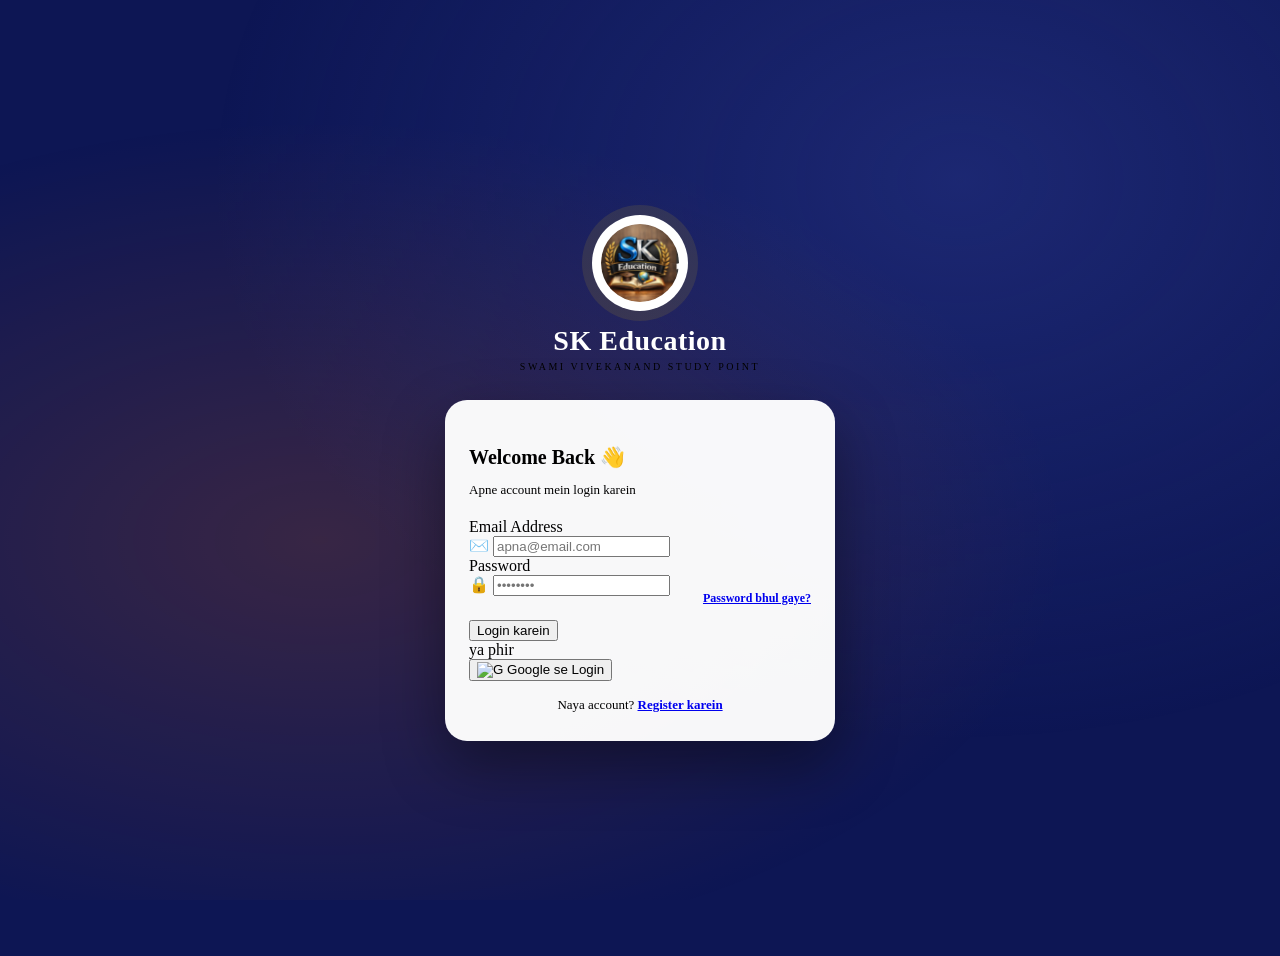
==== commit 84e0bb8c: "Add files via upload" ====
--- a/index.html
+++ b/index.html
@@ -6,23 +6,23 @@
 <title>SK Education – Login</title>
 <link rel="stylesheet" href="css/style.css">
 <style>
-body{background:#0d1654;display:flex;align-items:center;justify-content:center;padding:16px;overflow-x:hidden;min-height:100vh}
-body::before{content:'';position:fixed;inset:0;background:radial-gradient(ellipse at 25% 60%,rgba(255,111,0,.17) 0%,transparent 55%),radial-gradient(ellipse at 75% 20%,rgba(57,73,171,.35) 0%,transparent 55%);pointer-events:none}
+body{background:#0d1654;display:flex;align-items:center;justify-content:center;min-height:100vh;padding:20px;position:relative;overflow:hidden}
+body::before{content:'';position:fixed;inset:0;background:radial-gradient(ellipse at 25% 60%,rgba(255,111,0,.18),transparent 55%),radial-gradient(ellipse at 75% 20%,rgba(57,73,171,.35),transparent 55%);pointer-events:none}
 .wrap{width:100%;max-width:390px;position:relative;z-index:1}
-.logo-area{text-align:center;margin-bottom:26px}
-.big-logo{width:92px;height:92px;border-radius:50%;background:#fff;margin:0 auto 14px;display:flex;align-items:center;justify-content:center;border:3px solid var(--gold);box-shadow:0 0 0 8px rgba(255,214,0,.10);overflow:hidden}
-.big-logo img{width:76px;height:76px;object-fit:contain;border-radius:50%}
-.big-logo .lf{font-family:'Baloo 2',cursive;font-size:30px;font-weight:800;color:var(--pri)}
-.brand{font-family:'Baloo 2',cursive;font-size:27px;font-weight:800;color:#fff}
-.tagline{font-size:10px;color:var(--gold);letter-spacing:2.5px;text-transform:uppercase;margin-top:3px}
-.lcard{background:rgba(255,255,255,.97);border-radius:22px;padding:28px 24px;box-shadow:0 24px 60px rgba(0,0,0,.4);position:relative;overflow:hidden}
-.lcard::before{content:'';position:absolute;top:0;left:0;right:0;height:4px;background:linear-gradient(90deg,var(--pri),var(--pri-lt),var(--acc))}
-.lcard h2{font-size:20px;font-weight:700;color:var(--pri);margin-bottom:4px}
-.lcard p{font-size:13px;color:var(--muted);margin-bottom:20px}
+.logo-area{text-align:center;margin-bottom:28px}
+.big-logo{width:96px;height:96px;border-radius:50%;background:#fff;margin:0 auto 14px;display:flex;align-items:center;justify-content:center;border:3px solid var(--gold);box-shadow:0 0 0 10px rgba(255,214,0,.1);overflow:hidden}
+.big-logo img{width:78px;height:78px;object-fit:contain;border-radius:50%}
+.big-logo .lf{font-family:'Baloo 2',cursive;font-size:32px;font-weight:800;color:var(--pri)}
+.brand{font-family:'Baloo 2',cursive;font-size:28px;font-weight:800;color:#fff;letter-spacing:.5px}
+.tagline{font-size:10px;color:var(--gold);letter-spacing:2.5px;text-transform:uppercase;margin-top:4px}
+.card{background:rgba(255,255,255,.97);border-radius:22px;padding:28px 24px;box-shadow:0 24px 60px rgba(0,0,0,.4);position:relative;overflow:hidden}
+.card::before{content:'';position:absolute;top:0;left:0;right:0;height:4px;background:linear-gradient(90deg,var(--pri),var(--pri-light),var(--acc))}
+.card h2{font-size:20px;font-weight:700;color:var(--pri);margin-bottom:4px}
+.card p{font-size:13px;color:var(--muted);margin-bottom:20px}
 .forgot{text-align:right;margin-top:-8px;margin-bottom:14px}
-.forgot a{font-size:12px;font-weight:500;color:var(--pri);text-decoration:none}
+.forgot a{font-size:12px;font-weight:600}
 .bottom-link{text-align:center;font-size:13px;color:var(--muted);margin-top:16px}
-.bottom-link a{font-weight:600;color:var(--pri);text-decoration:none}
+.bottom-link a{font-weight:700}
 </style>
 </head>
 <body>
@@ -35,12 +35,10 @@
     <div class="brand">SK Education</div>
     <div class="tagline">Swami Vivekanand Study Point</div>
   </div>
-
-  <div class="lcard">
+  <div class="card">
     <h2>Welcome Back 👋</h2>
     <p>Apne account mein login karein</p>
     <div class="msg" id="msg"></div>
-
     <div class="form-group">
       <label>Email Address</label>
       <div class="input-wrap has-icon">
@@ -52,64 +50,46 @@
       <label>Password</label>
       <div class="input-wrap has-icon">
         <span class="input-icon">🔒</span>
-        <input type="password" id="pass" placeholder="••••••••" autocomplete="current-password" onkeydown="if(event.key==='Enter')doLogin()">
+        <input type="password" id="password" placeholder="••••••••" onkeydown="if(event.key==='Enter')doLogin()">
       </div>
     </div>
     <div class="forgot"><a href="#">Password bhul gaye?</a></div>
-
     <button class="btn btn-primary btn-block" id="login-btn" onclick="doLogin()">Login karein</button>
     <div class="divider">ya phir</div>
-    <button class="btn btn-google btn-block" id="g-btn" onclick="doGoogle()">
-      <img src="https://www.gstatic.com/firebasejs/ui/2.0.0/images/auth/google.svg" width="20" height="20" alt="G">
+    <button class="btn btn-google btn-block" id="google-btn" onclick="doGoogle()">
+      <img src="https://www.gstatic.com/firebasejs/ui/2.0.0/images/auth/google.svg" width="20" alt="G">
       Google se Login
     </button>
     <div class="bottom-link">Naya account? <a href="signup.html">Register karein</a></div>
   </div>
 </div>
-
 <script type="module">
 import{initializeApp}from"https://www.gstatic.com/firebasejs/10.12.0/firebase-app.js";
 import{getAuth,signInWithEmailAndPassword,GoogleAuthProvider,signInWithPopup}from"https://www.gstatic.com/firebasejs/10.12.0/firebase-auth.js";
 import{getDatabase,ref,get,set}from"https://www.gstatic.com/firebasejs/10.12.0/firebase-database.js";
-
-const app=initializeApp({apiKey:"AIzaSyAXvrUDLT9JosL5eE4SsXqiuGP8rmS9RYk",authDomain:"education-bd8a9.firebaseapp.com",databaseURL:"https://education-bd8a9-default-rtdb.firebaseio.com",projectId:"education-bd8a9",storageBucket:"education-bd8a9.firebasestorage.app",messagingSenderId:"44581091231",appId:"1:44581091231:android:76d10f0d2597d3b64bafaa"});
-const auth=getAuth(app),db=getDatabase(app);
-
-// Already logged in → go straight to dashboard
+const FC={apiKey:"AIzaSyAXvrUDLT9JosL5eE4SsXqiuGP8rmS9RYk",authDomain:"education-bd8a9.firebaseapp.com",databaseURL:"https://education-bd8a9-default-rtdb.firebaseio.com",projectId:"education-bd8a9",storageBucket:"education-bd8a9.firebasestorage.app",messagingSenderId:"44581091231",appId:"1:44581091231:android:76d10f0d2597d3b64bafaa"};
+const app=initializeApp(FC),auth=getAuth(app),db=getDatabase(app);
 if(localStorage.getItem('sk_user')){window.location.replace('dashboard.html');}
-
-function showMsg(txt,type){const el=document.getElementById('msg');el.textContent=txt;el.className='msg show msg-'+(type==='err'?'err':'ok');}
-
+function showMsg(t,type){const e=document.getElementById('msg');e.textContent=t;e.className='msg show '+(type==='err'?'msg-error':'msg-success');}
 async function afterLogin(user){
   let snap=await get(ref(db,'users/'+user.uid));
-  let data;
-  if(snap.exists()){data=snap.val();}
-  else{
-    data={name:user.displayName||'Student',email:user.email,phone:'',class:'10th',school:'Swami Vivekanand Study Point',registeredAt:new Date().toISOString(),role:'student'};
-    await set(ref(db,'users/'+user.uid),data);
-  }
-  localStorage.setItem('sk_user',JSON.stringify({uid:user.uid,...data}));
+  let u=snap.exists()?snap.val():{name:user.displayName||'Student',email:user.email,phone:'',class:'10th',school:'Swami Vivekanand Study Point',registeredAt:new Date().toISOString(),role:'student'};
+  if(!snap.exists())await set(ref(db,'users/'+user.uid),u);
+  localStorage.setItem('sk_user',JSON.stringify({uid:user.uid,...u}));
   window.location.replace('dashboard.html');
 }
-
 window.doLogin=async()=>{
-  const email=document.getElementById('email').value.trim();
-  const pass=document.getElementById('pass').value;
+  const email=document.getElementById('email').value.trim(),pass=document.getElementById('password').value;
   if(!email||!pass){showMsg('Email aur password dono bharein','err');return;}
-  const btn=document.getElementById('login-btn');
-  btn.innerHTML='<span class="spinner"></span> Login...';btn.disabled=true;
+  const btn=document.getElementById('login-btn');btn.innerHTML='<span class="spinner"></span> Login ho raha hai...';btn.disabled=true;
   try{const c=await signInWithEmailAndPassword(auth,email,pass);await afterLogin(c.user);}
-  catch(e){
-    const m={'auth/user-not-found':'Email registered nahi hai','auth/wrong-password':'Password galat hai','auth/invalid-credential':'Email ya password galat hai','auth/too-many-requests':'Bahut zyada attempts. Thodi der baad try karein'};
-    showMsg(m[e.code]||e.message,'err');btn.innerHTML='Login karein';btn.disabled=false;
-  }
+  catch(e){const m={'auth/user-not-found':'Yeh email registered nahi hai','auth/wrong-password':'Password galat hai','auth/invalid-credential':'Email ya password galat hai','auth/too-many-requests':'Bahut zyada attempts. Kuch der baad try karein'};
+  showMsg(m[e.code]||'Login fail: '+e.message,'err');btn.innerHTML='Login karein';btn.disabled=false;}
 };
-
 window.doGoogle=async()=>{
-  const btn=document.getElementById('g-btn');
-  btn.innerHTML='<span class="spinner spinner-dk"></span> Connecting...';btn.disabled=true;
+  const btn=document.getElementById('google-btn');btn.innerHTML='<span class="spinner spinner-dark"></span> Connecting...';btn.disabled=true;
   try{const c=await signInWithPopup(auth,new GoogleAuthProvider());await afterLogin(c.user);}
-  catch(e){showMsg('Google login fail: '+e.message,'err');btn.innerHTML='<img src="https://www.gstatic.com/firebasejs/ui/2.0.0/images/auth/google.svg" width="20" height="20"> Google se Login';btn.disabled=false;}
+  catch(e){showMsg('Google login fail: '+e.message,'err');btn.innerHTML='<img src="https://www.gstatic.com/firebasejs/ui/2.0.0/images/auth/google.svg" width="20"> Google se Login';btn.disabled=false;}
 };
 </script>
 </body>
